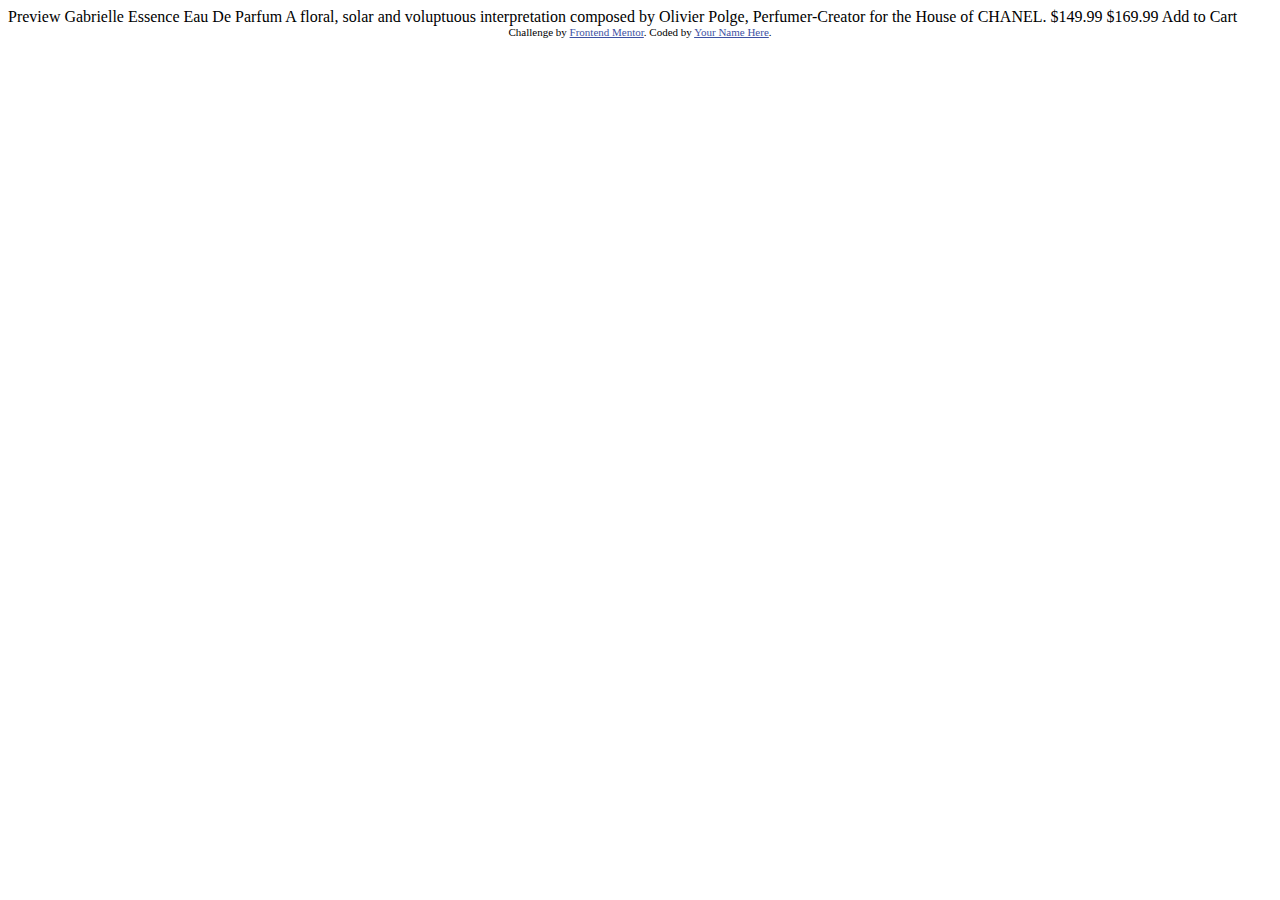
==== index.html @ f94c8d28 "First commit" ====
<!DOCTYPE html>
<html lang="en">
<head>
  <meta charset="UTF-8">
  <meta name="viewport" content="width=device-width, initial-scale=1.0"> <!-- displays site properly based on user's device -->

  <link rel="icon" type="image/png" sizes="32x32" href="./images/favicon-32x32.png">
  
  <title>Frontend Mentor | Product preview card component</title>

  <!-- Feel free to remove these styles or customise in your own stylesheet 👍 -->
  <style>
    .attribution { font-size: 11px; text-align: center; }
    .attribution a { color: hsl(228, 45%, 44%); }
  </style>
</head>
<body>

  Preview

  Gabrielle Essence Eau De Parfum

  A floral, solar and voluptuous interpretation composed by Olivier Polge, 
  Perfumer-Creator for the House of CHANEL.

  $149.99
  $169.99

  Add to Cart
  
  <div class="attribution">
    Challenge by <a href="https://www.frontendmentor.io?ref=challenge" target="_blank">Frontend Mentor</a>. 
    Coded by <a href="#">Your Name Here</a>.
  </div>
</body>
</html>
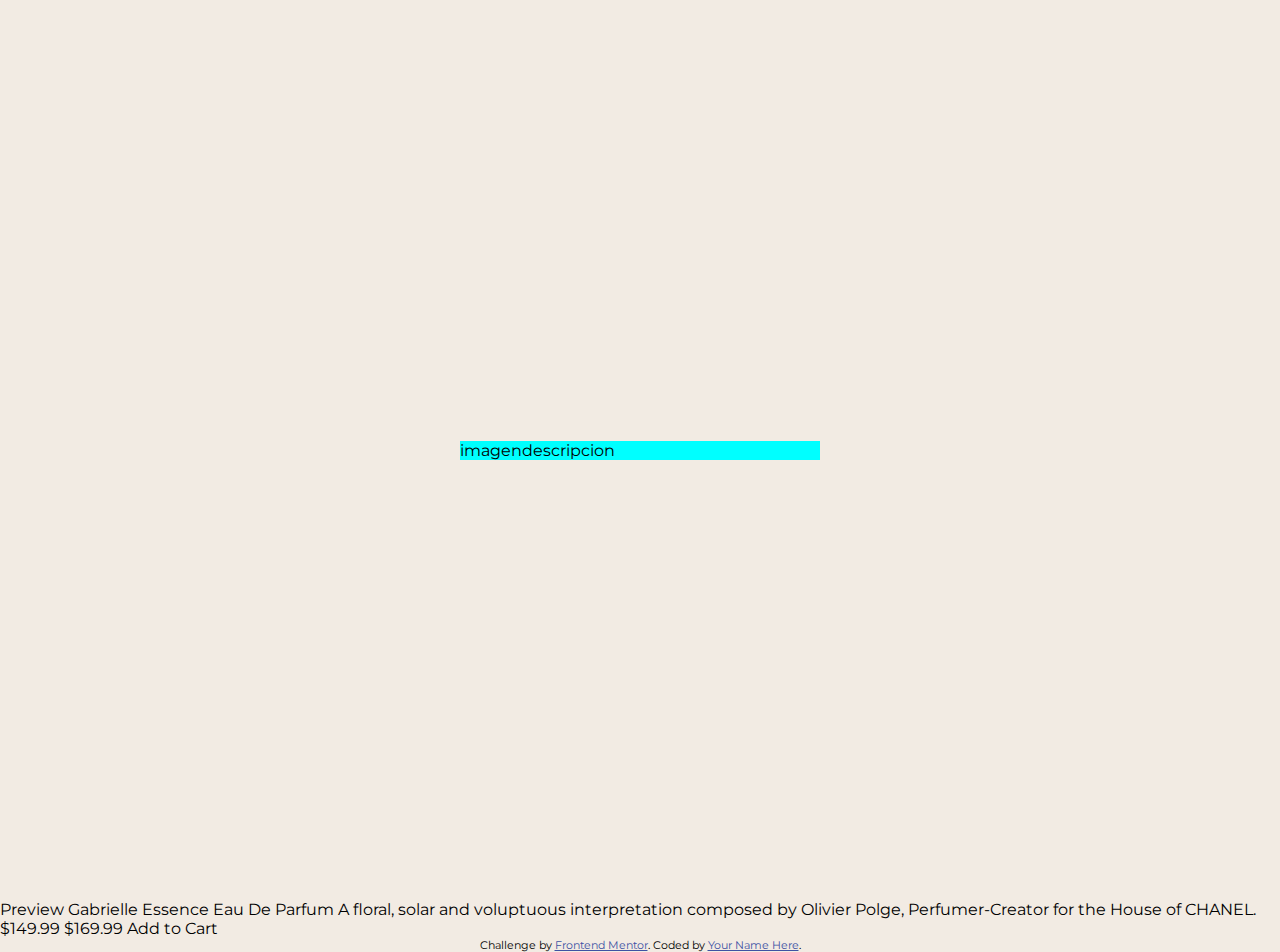
==== commit 016b02de: "estructura basica con media querys" ====
--- a/index.html
+++ b/index.html
@@ -5,17 +5,24 @@
   <meta name="viewport" content="width=device-width, initial-scale=1.0"> <!-- displays site properly based on user's device -->
 
   <link rel="icon" type="image/png" sizes="32x32" href="./images/favicon-32x32.png">
+  <link rel="preconnect" href="https://fonts.googleapis.com">
+  <link rel="preconnect" href="https://fonts.gstatic.com" crossorigin>
+  <link href="https://fonts.googleapis.com/css2?family=Fraunces:opsz,wght@9..144,700&family=Montserrat:wght@500;700&display=swap" rel="stylesheet">
+
+  <link rel="stylesheet" href="./styles.css">
   
   <title>Frontend Mentor | Product preview card component</title>
 
-  <!-- Feel free to remove these styles or customise in your own stylesheet 👍 -->
-  <style>
-    .attribution { font-size: 11px; text-align: center; }
-    .attribution a { color: hsl(228, 45%, 44%); }
-  </style>
 </head>
 <body>
-
+  <main>
+    <div class="card_container">
+      <div class="card">
+        <div class="card_image">imagen</div>
+        <div class="card_description">descripcion</div>
+      </div>
+    </div>
+  </main>
   Preview
 
   Gabrielle Essence Eau De Parfum
--- a/styles.css
+++ b/styles.css
@@ -0,0 +1,33 @@
+body{
+    margin: 0;
+    padding: 0;
+    box-sizing: border-box;
+    background-color: hsl(30, 38%, 92%);
+    font-family: 'Montserrat', sans-serif;
+    font size (paragraph): 14px;
+}
+
+.card_container{
+    width: 100%;
+    height: 100vh;
+    display: flex;
+    justify-content: center;
+    align-items: center;
+}
+.card{
+    width: 360px;
+    height: auto;
+    background-color: #fff;
+    display: flex;
+    flex-direction: column;
+}
+@media (min-width:500px){
+    .card{
+        flex-direction: row;
+        background-color: aqua;
+    }
+}
+    
+
+    .attribution { font-size: 11px; text-align: center; }
+    .attribution a { color: hsl(228, 45%, 44%); }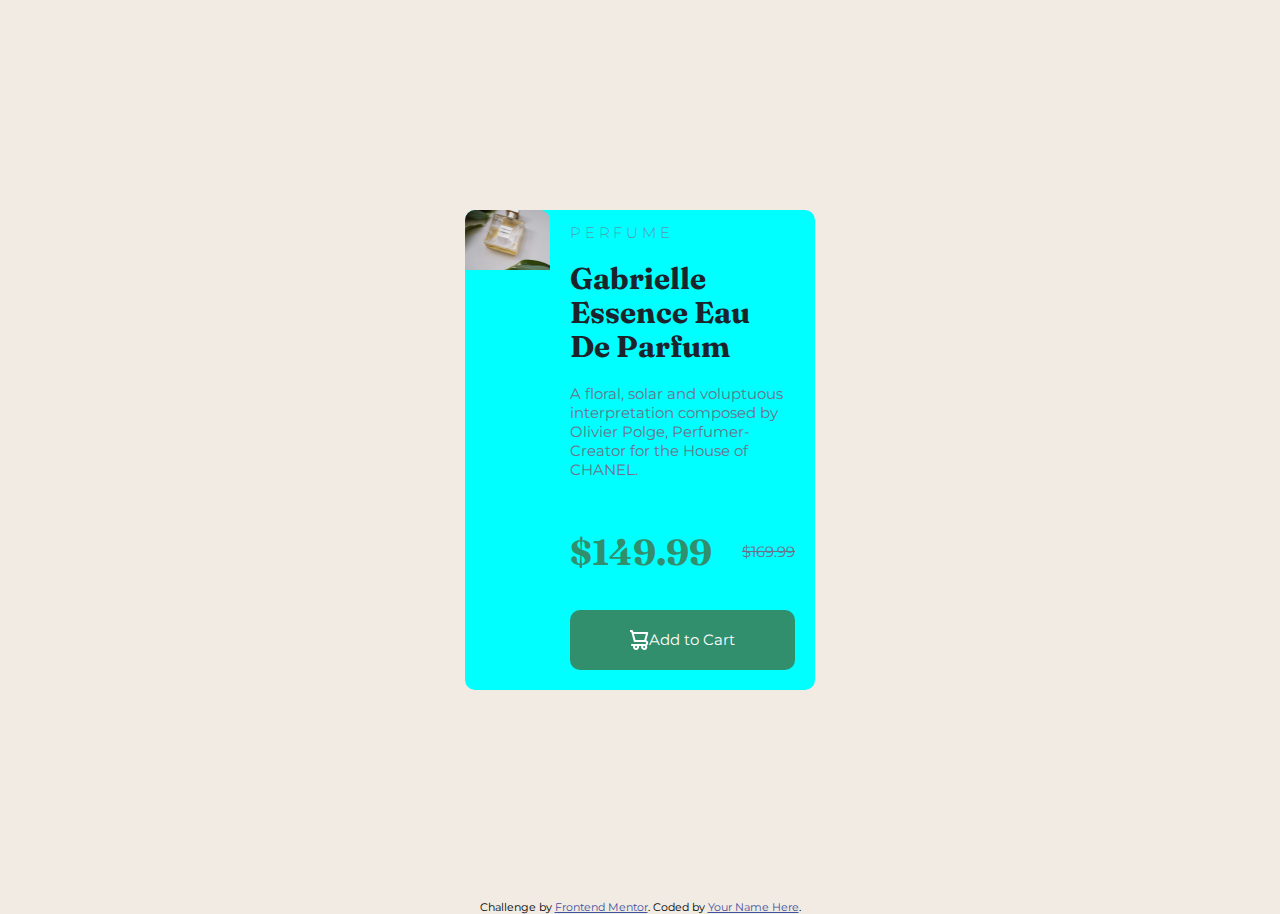
==== commit a04b747f: "Diseno mobile listo" ====
--- a/index.html
+++ b/index.html
@@ -18,22 +18,37 @@
   <main>
     <div class="card_container">
       <div class="card">
-        <div class="card_image">imagen</div>
-        <div class="card_description">descripcion</div>
+        <div class="card_image">
+          <img src="./images/image-product-mobile.jpg" alt="Imagen perfume">
+        </div>
+        <div class="card_description">
+          <div class="encabezado">
+            <h2>PERFUME</h2>
+          </div>
+          <div class="titulo">
+            <h1>Gabrielle Essence Eau De Parfum</h1>          
+          </div>
+          <div class="description">
+            <p>A floral, solar and voluptuous interpretation composed by Olivier Polge, 
+              Perfumer-Creator for the House of CHANEL.</p>
+          </div>
+          <div class="prices">
+            <div class="price_one">
+              <p>$149.99</p>
+            </div>
+            <div class="price_two">
+              <p>$169.99</p>
+            </div>
+          </div>
+          <div class="button_card">
+            <img src="./images/icon-cart.svg" alt="">
+            <p>Add to Cart</p>
+            
+          </div>
+        </div>
       </div>
     </div>
   </main>
-  Preview
-
-  Gabrielle Essence Eau De Parfum
-
-  A floral, solar and voluptuous interpretation composed by Olivier Polge, 
-  Perfumer-Creator for the House of CHANEL.
-
-  $149.99
-  $169.99
-
-  Add to Cart
   
   <div class="attribution">
     Challenge by <a href="https://www.frontendmentor.io?ref=challenge" target="_blank">Frontend Mentor</a>. 
--- a/styles.css
+++ b/styles.css
@@ -1,3 +1,10 @@
+:root{
+ --veryDarkBlue: hsl(212, 21%, 14%); 
+ --DarkGreyihBlue: hsl(228, 12%, 48%);
+ --White: hsl(0, 0%, 100%);
+ --verde: #328f6d;
+}
+
 body{
     margin: 0;
     padding: 0;
@@ -7,6 +14,7 @@
     font size (paragraph): 14px;
 }
 
+
 .card_container{
     width: 100%;
     height: 100vh;
@@ -15,12 +23,68 @@
     align-items: center;
 }
 .card{
-    width: 360px;
+    width: 350px;
     height: auto;
     background-color: #fff;
     display: flex;
     flex-direction: column;
+    border-radius: 10px;
 }
+.card_image img{
+    width: 100%;
+    border-radius: 10px 10px 0 0;
+}
+.card_description{
+    padding: 0px 20px 20px 20px;
+}
+.encabezado h2{
+    font-size: 15px;
+    font-weight: 200;
+    letter-spacing: 0.25em;
+    color: var(--DarkGreyihBlue);
+}
+.titulo{
+    font-family: 'Fraunces';
+    color: var(--veryDarkBlue);
+    line-height: 34px;
+}
+.card_description{
+    font-size: 15px;
+    color: var(--DarkGreyihBlue);
+}
+.prices{
+    display: flex;
+    align-items: center;
+    margin-bottom: 0px;
+}
+.price_one{
+    font-family: 'Fraunces', 'Times New Roman', Times, serif;
+    font-weight: bold;
+    font-size: 36px;
+    color: var(--verde);
+}
+.price_two{
+    padding-left: 30px;
+    text-decoration: line-through;
+}
+.button_card{
+    width: 100%;
+    height: 60px;
+    border-radius: 10px;
+    background-color: var(--verde);
+    color: var(--White);
+    display: flex;
+    justify-content: center;
+    align-content: center;
+}
+.button_card img{
+    height: 20px;
+    align-self: center;
+}
+.button_card p{
+    align-self: center;
+}
+
 @media (min-width:500px){
     .card{
         flex-direction: row;
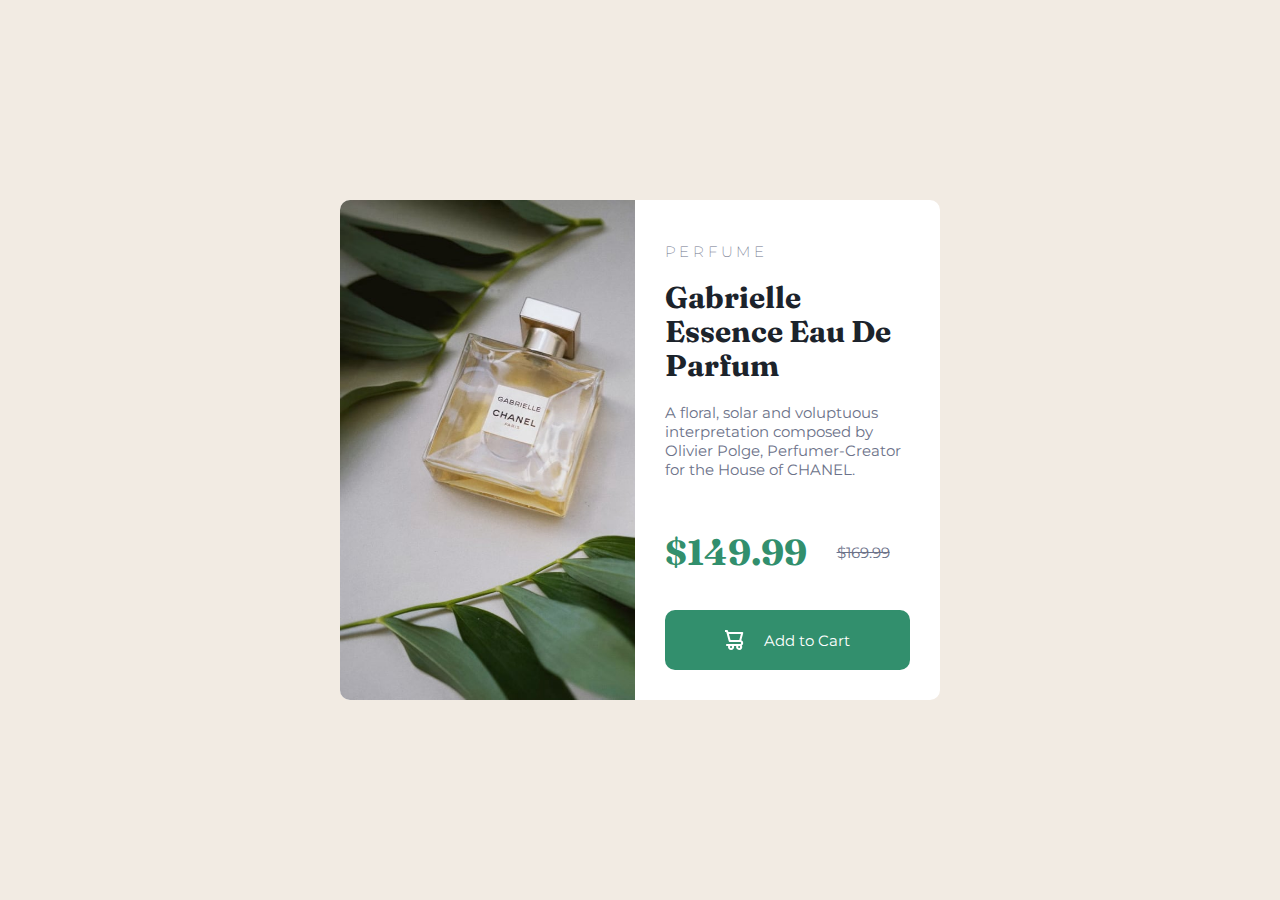
==== commit 680e6987: "ajsutes archivo responsive" ====
--- a/index.html
+++ b/index.html
@@ -19,8 +19,7 @@
     <div class="card_container">
       <div class="card">
         <div class="card_image">
-          <img src="./images/image-product-mobile.jpg" alt="Imagen perfume">
-        </div>
+        </div>  
         <div class="card_description">
           <div class="encabezado">
             <h2>PERFUME</h2>
@@ -43,16 +42,10 @@
           <div class="button_card">
             <img src="./images/icon-cart.svg" alt="">
             <p>Add to Cart</p>
-            
           </div>
         </div>
       </div>
     </div>
   </main>
-  
-  <div class="attribution">
-    Challenge by <a href="https://www.frontendmentor.io?ref=challenge" target="_blank">Frontend Mentor</a>. 
-    Coded by <a href="#">Your Name Here</a>.
-  </div>
 </body>
 </html>--- a/styles.css
+++ b/styles.css
@@ -11,7 +11,7 @@
     box-sizing: border-box;
     background-color: hsl(30, 38%, 92%);
     font-family: 'Montserrat', sans-serif;
-    font size (paragraph): 14px;
+    font size: 14px;
 }
 
 
@@ -23,17 +23,23 @@
     align-items: center;
 }
 .card{
-    width: 350px;
+    width: 375px;
     height: auto;
     background-color: #fff;
     display: flex;
     flex-direction: column;
     border-radius: 10px;
 }
-.card_image img{
+.card_image{
     width: 100%;
-    border-radius: 10px 10px 0 0;
+    height: 300px;
+    background-image: url(./images/image-product-mobile.jpg);
+    background-size:cover;
+    background-repeat: no-repeat;
+    border-radius: 10px 10px 0px 0px;
+
 }
+
 .card_description{
     padding: 0px 20px 20px 20px;
 }
@@ -80,6 +86,7 @@
 .button_card img{
     height: 20px;
     align-self: center;
+    margin-right: 20px;
 }
 .button_card p{
     align-self: center;
@@ -87,10 +94,20 @@
 
 @media (min-width:500px){
     .card{
+        width: 600px;
         flex-direction: row;
-        background-color: aqua;
     }
-}
+    .card_image{
+        width: 60%;
+        height: auto;
+        background-image: url(./images/image-product-desktop.jpg);
+        border-radius: 10px 0px 0px 10px;
+    }
+    .card_description{
+        width: 50%;
+        padding: 30px;
+    }
+
     
 
     .attribution { font-size: 11px; text-align: center; }
